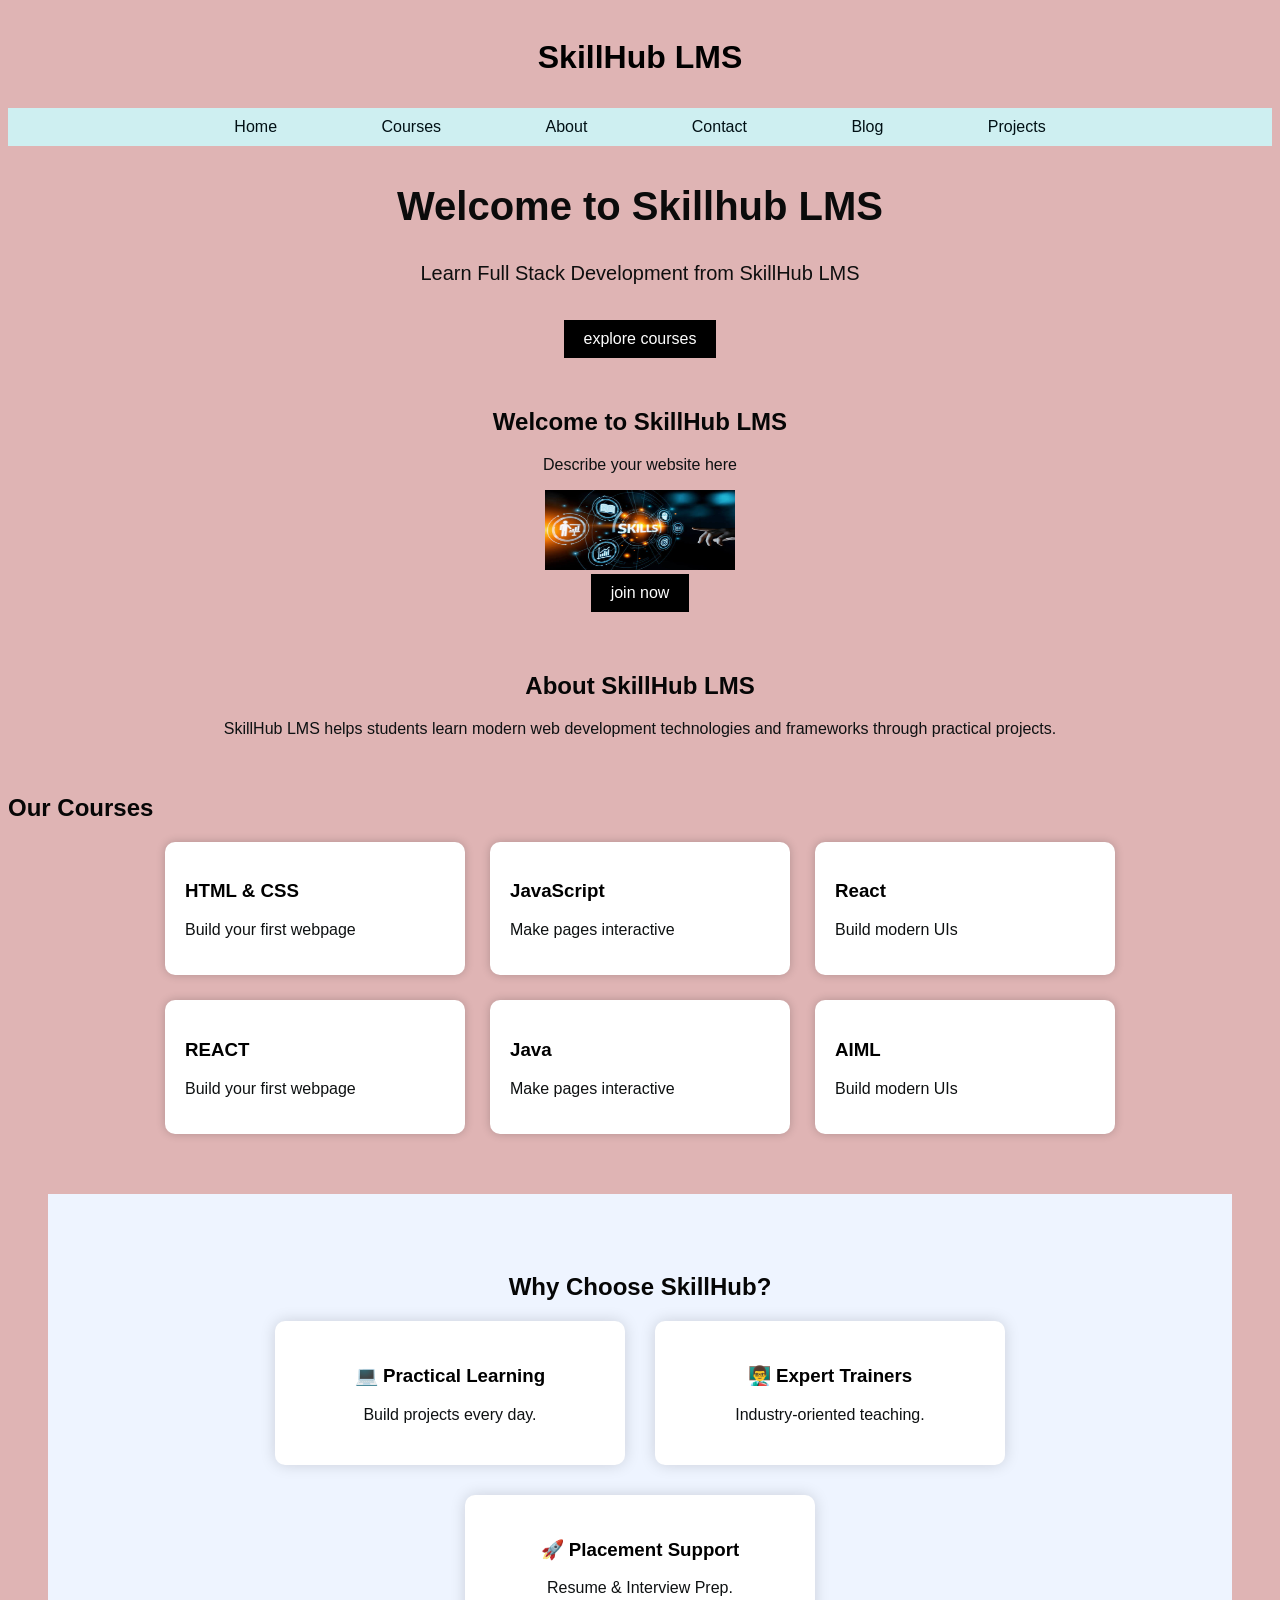
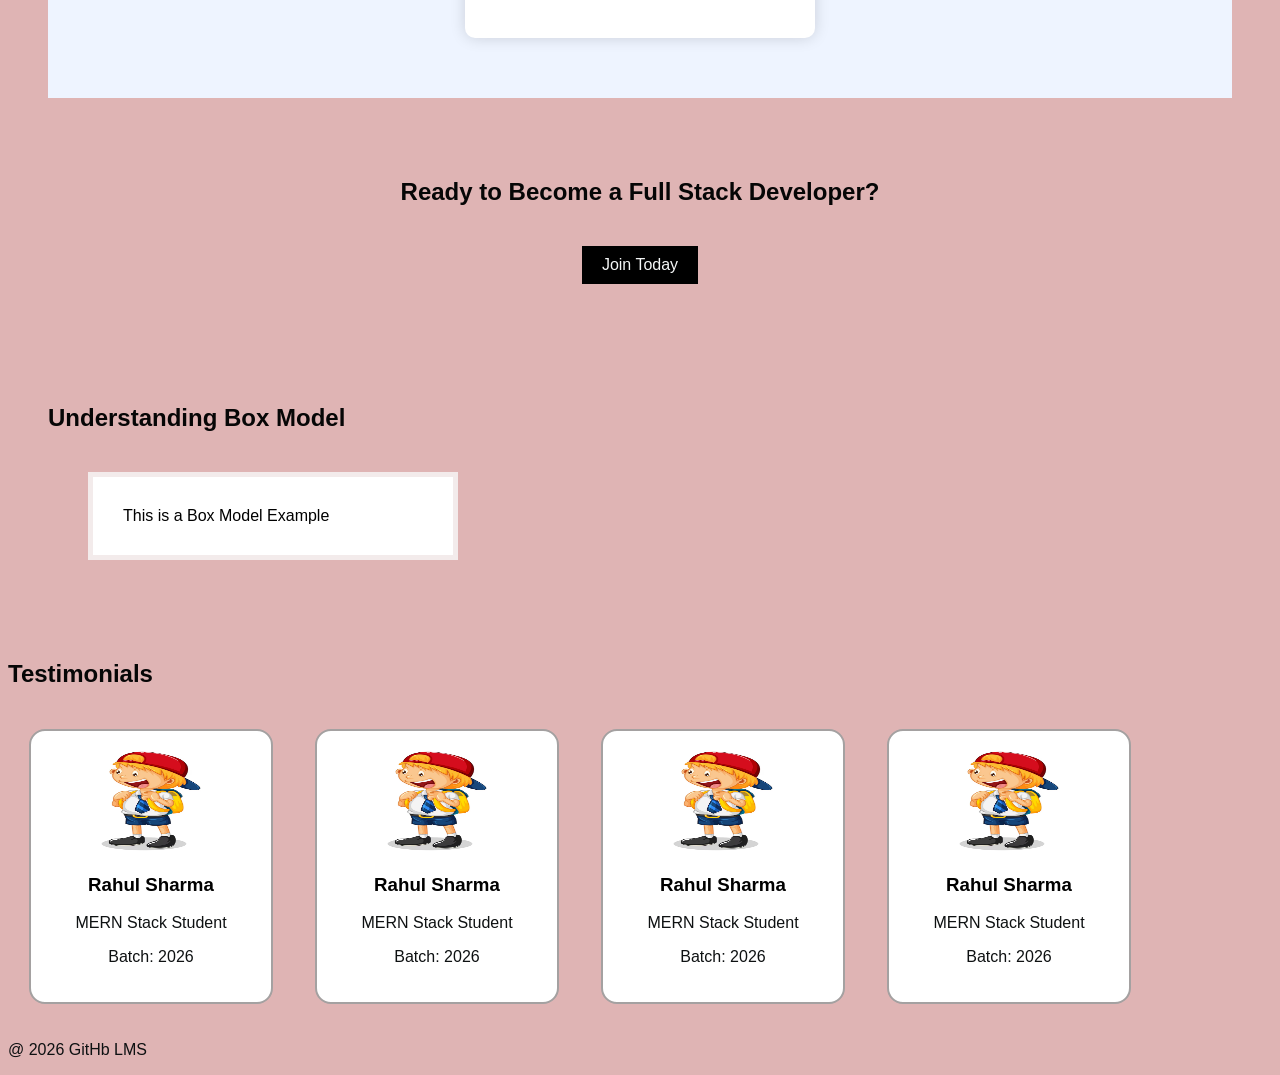
==== frontend/index.html @ 3721a509 "Updated project" ====
<!DOCTYPE html>
<html lang="en">
<head>
    <meta charset="UTF-8"> 
    <meta name="viewport" content="width=device-width, initial-scale=1.0"> 
    <link rel="stylesheet" href="./css/style.css">
    <title>Skillhub LMS</title>
</head>
<body>
    <header>
        <h1>SkillHub LMS</h1>
    </header>
    <nav>
        <a href="#">Home</a> 
        <a href="#">Courses</a>
        <a href="#">About</a>
        <a href="#">Contact</a>
        <a href="#">Blog</a>
        <a href="#">Projects</a>
    </nav>
    <section class="hero">
        <h2>Welcome to Skillhub LMS</h2>
        <p>
            Learn Full Stack Development from SkillHub LMS
        </p>
        
    </section class="hero">
    <div class="btn"><button >
        explore courses
    </button>
    </div>
    <section class="intro">
        <h2>Welcome to SkillHub LMS</h2>
        <P>Describe your website here </P>
        <img src="\frontend\assets\images.jpg" 
        alt="image skill hub" 
        width="190"
        height="80">
        <br>
        <button>
            join now
        </button>
    </section>
    <section class="about">
        <h2> About SkillHub LMS</h2>
        <p>
            SkillHub LMS helps students learn modern 
            web development technologies and frameworks
            through practical projects.
        </p>
    </section>
    <section class="courses">
        <h2>Our Courses</h2><!-- WRAP ALL CARDS IN THIS DIV -->
        <div class="course-container">
            <div class="card">
                <h3>HTML &amp; CSS</h3>
                <p>Build your first webpage</p>
            </div>
            <div class="card">
                <h3>JavaScript</h3>
                <p>Make pages interactive</p>
            </div>
            <div class="card">
                <h3>React</h3>
                <p>Build modern UIs</p>
            </div>
            <div class="card">
                <h3>    REACT</h3>
                <p>Build your first webpage</p>
            </div>
            <div class="card">
                <h3>Java</h3>
                <p>Make pages interactive</p>
            </div>
            <div class="card">
                <h3>AIML</h3>
                <p>Build modern UIs</p>
            </div>
        </div><!-- end .course-container -->
    </section>
    <section class="features">
<h2>Why Choose SkillHub?</h2>
<div class="feature-container">
<div class="feature">
<h3>💻 Practical Learning</h3>
<p>Build projects every day.</p>
</div>
<div class="feature">
<h3>👨‍🏫 Expert Trainers</h3>
<p>Industry-oriented teaching.</p>
</div>
<div class="feature">
<h3>🚀 Placement Support</h3>
<p>Resume & Interview Prep.</p>
</div>
</div> <!-- .feature-container -->
</section>
<section class="cta">
<h2>
Ready to Become a
Full Stack Developer?
</h2>
<button class="btn">
Join Today
</button>
</section>

    <section class="box-model-demo">
        <h2>Understanding Box Model</h2>
        <div class="demo-box">This is a Box Model Example</div>
    </section>
    <section class="Testimonials">
        <h2>Testimonials</h2>
        <div class="class-container">
            <div class="student-card">
            <img src="./assets/little-boy-cartoon-character-wearing-student-uniform_1308-58412.avif" alt="Student" width="100" height="100">
            <h3>Rahul Sharma</h3>
            <p>MERN Stack Student</p>
            <p>Batch: 2026</p>
        </div>
         <div class="student-card">
            <img src="./assets/little-boy-cartoon-character-wearing-student-uniform_1308-58412.avif" alt="Student" width="100" height="100">
            <h3>Rahul Sharma</h3>
            <p>MERN Stack Student</p>
            <p>Batch: 2026</p>
        </div>
         <div class="student-card">
            <img src="./assets/little-boy-cartoon-character-wearing-student-uniform_1308-58412.avif" alt="Student" width="100" height="100">
            <h3>Rahul Sharma</h3>
            <p>MERN Stack Student</p>
            <p>Batch: 2026</p>
        </div>
         <div class="student-card">
            <img src="./assets/little-boy-cartoon-character-wearing-student-uniform_1308-58412.avif" alt="Student" width="100" height="100">
            <h3>Rahul Sharma</h3>
            <p>MERN Stack Student</p>
            <p>Batch: 2026</p>
        </div>
        </div>
    </section>
    <footer>
        <p>
            @ 2026 GitHb LMS
        </p>
    </footer>
</body>
</html>
---- frontend/css/style.css ----
body{
    background-color: #dfb4b4;
    font-family: Arial, sans-serif;
}
p{
    color: rgb(14, 17, 18);
}
h1{
    color: rgb(0, 0, 0);
}
header{
    padding: 10px;
    text-align: center;
}
nav{
    background-color: #ceeff1;
    padding: 10px;
    text-align: center;    
}
nav a{
    color: rgb(1, 16, 21);
    text-decoration: none;
    margin: 50px;
}
nav a:hover{
    color: rgb(248, 17, 33);
}
h2{
    color: rgb(6, 6, 6);
    font-size: 24px;
}
.hero{
    padding: 5px;
    text-align: center;
}
.hero h2{
    color: rgb(11, 11, 11);
    font-size: 40px;
}
.hero p{
    color: rgb(15, 15, 15);
    font-size: 20px;
}
.about{
   
    padding: 20px;
    text-align: center;
}
button{
    background-color: #000000;
    color: rgb(254, 254, 254);
    border: none;
    padding: 10px 20px;
    font-size: 16px;
    cursor: pointer;
}
.intro{
   
    padding: 20px;
    text-align: center;
}
.course-container{
    display:flex;
    justify-content:center;
    gap:25px;
    flex-wrap:wrap;
}
.card{
    width:260px;
    padding:20px;
    background:white;
    border-radius:10px;
    box-shadow:0 0 10px rgba(0,0,0,.2);
    transition:.3s;
}
.card:hover{
    transform:translateY(-10px);
}
.box-model-demo {
    padding: 40px;
}
.demo-box {
    width: 300px;
    padding: 30px;
    border: 5px solid #f3ebeb;
    margin: 40px;
    background-color: #ffffff;
}
.student-card{
    background:#ffffff;
    border:2px solid #a4a1a1;
    border-radius:16px;
    padding:20px;
    margin:16px;
    width:200px;
    text-align:center;
}
.btn{
  
    color: rgb(245, 247, 247);
    border: none;
    padding: 10px 20px;
    font-size: 16px;
    cursor: pointer;
    text-align:center;
}
.class-container{
    display:flex;
    gap:10px;
   
    padding: 5px;
    text-align: center;
}
.features {
padding: 60px;
text-align: center;
background: #eef4ff;
margin-top: 60px;
margin-left: 40px;
margin-right: 40px;
}
.feature-container {
display: flex;
justify-content: center;
gap: 30px;
flex-wrap: wrap;
}
.feature {
width: 300px;
padding: 25px;
background: white;
border-radius: 10px;
box-shadow: 0 0 15px rgba(0,0,0,.15);
transition: .3s;
}
/* Hover — zoom effect */
.feature:hover {
transform: scale(1.05);
}
.cta {
color: white;
padding: 60px;
text-align: center;
}
.cta button {
margin-top: 20px;
}
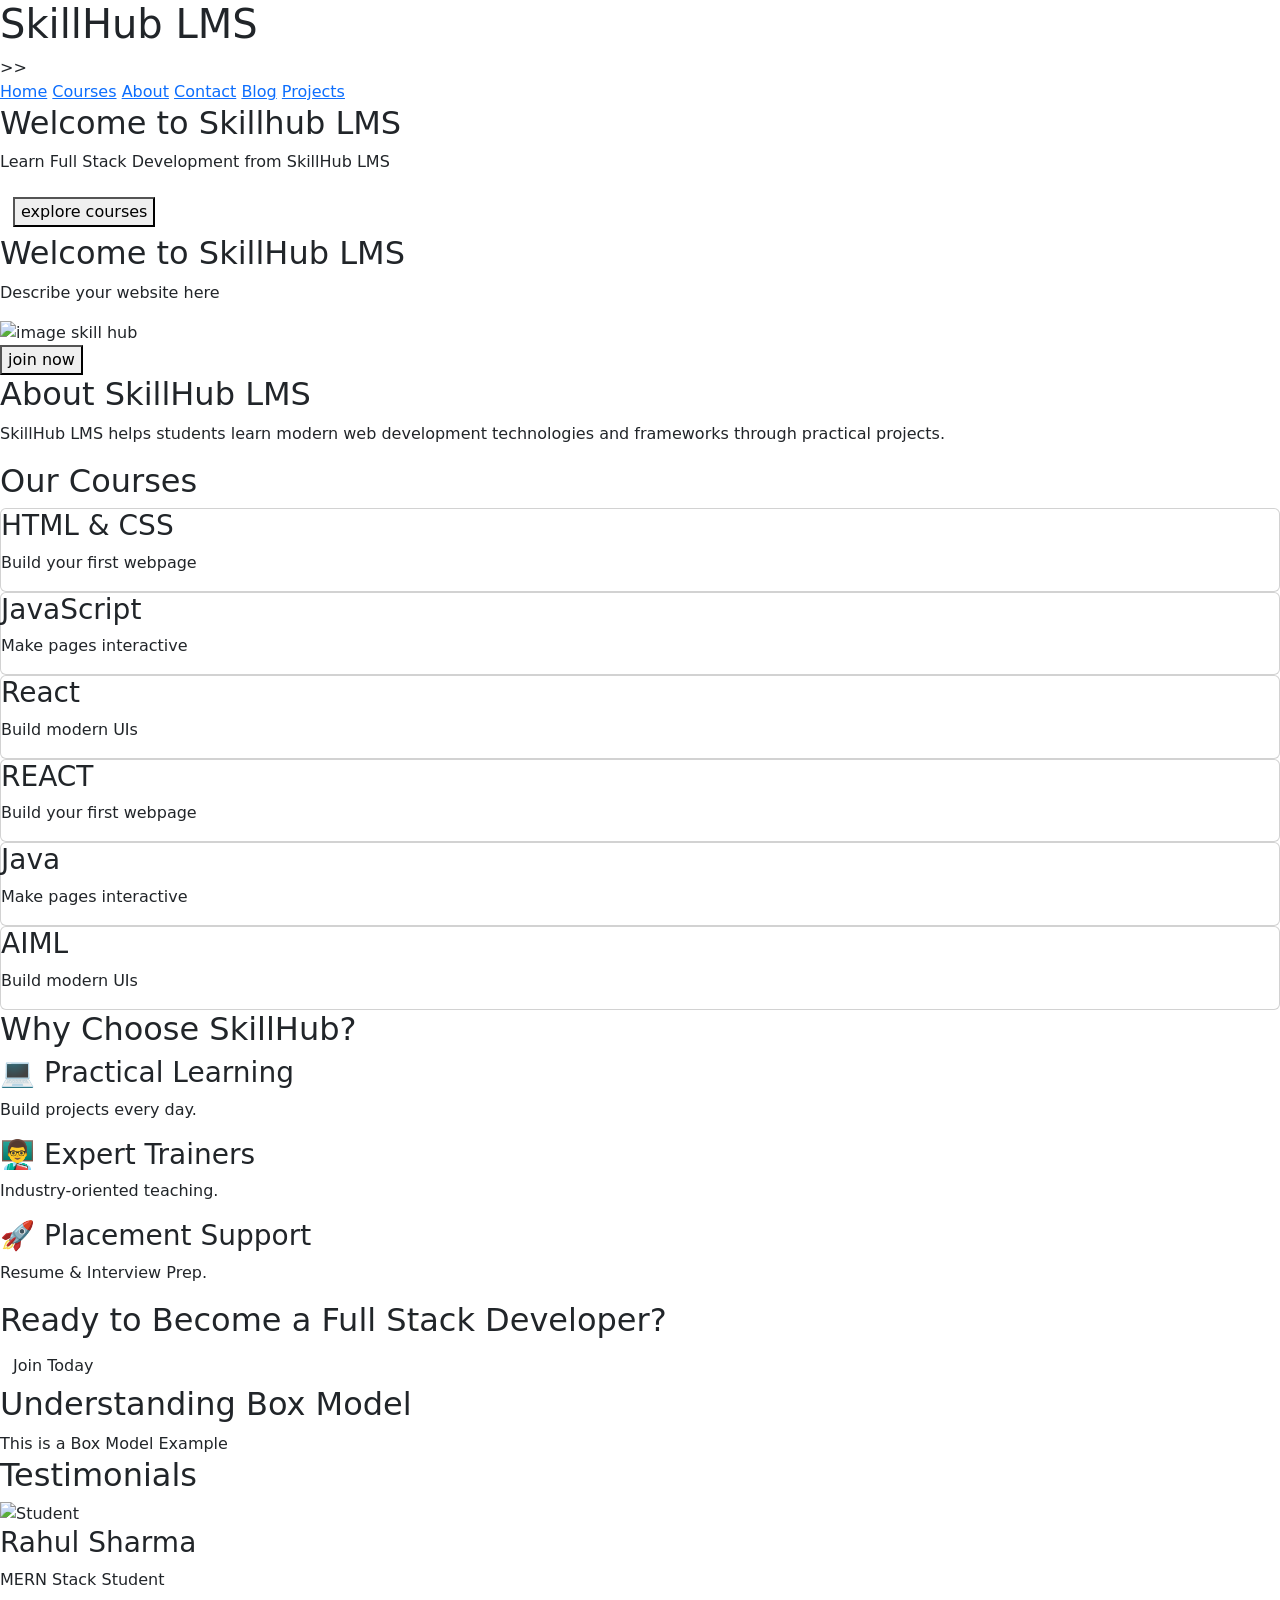
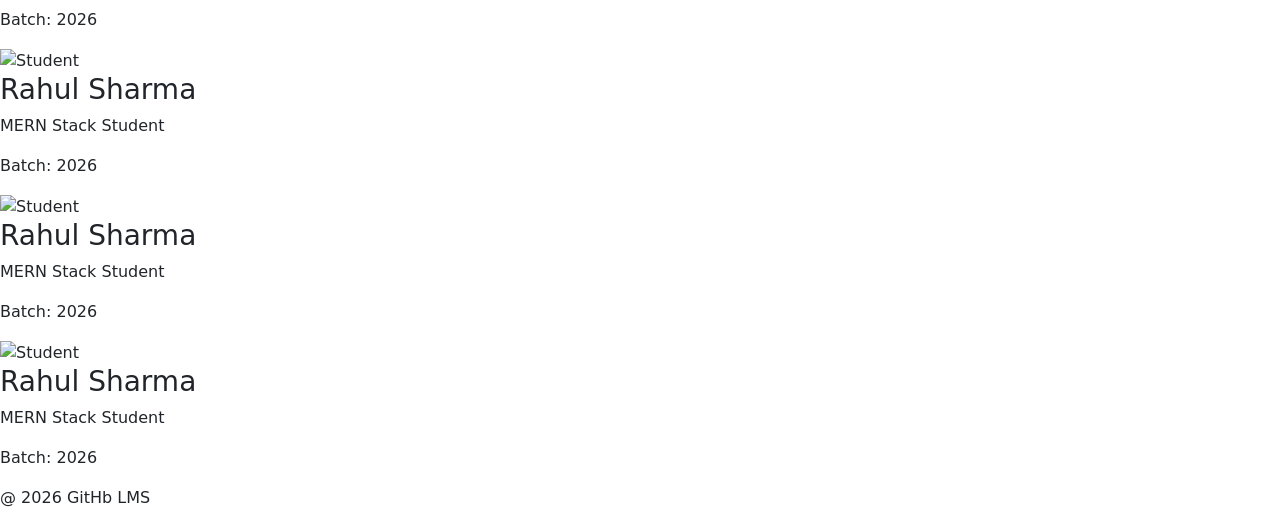
==== commit 6f4b83c9: "Update frontend index # Conflicts: #	frontend/index.html" ====
--- a/frontend/index.html
+++ b/frontend/index.html
@@ -3,13 +3,26 @@
 <head>
     <meta charset="UTF-8"> 
     <meta name="viewport" content="width=device-width, initial-scale=1.0"> 
+    
+<!-- Bootstrap 5.3 CSS -->
+<link
+href
+="https://cdn.jsdelivr.net/npm/bootstrap@5.3.7/dist/css/bootstrap.min.css"
+rel
+="stylesheet"
+>
     <link rel="stylesheet" href="./css/style.css">
     <title>Skillhub LMS</title>
 </head>
 <body>
+    <!-- Bootstrap 5.3 JS (before closing </body>) -->
+<script
+src
+="https://cdn.jsdelivr.net/npm/bootstrap@5.3.7/dist/js/bootstrap.bundle.min.js"
+></script>
     <header>
         <h1>SkillHub LMS</h1>
-    </header>
+    </header>>>
     <nav>
         <a href="#">Home</a> 
         <a href="#">Courses</a>
